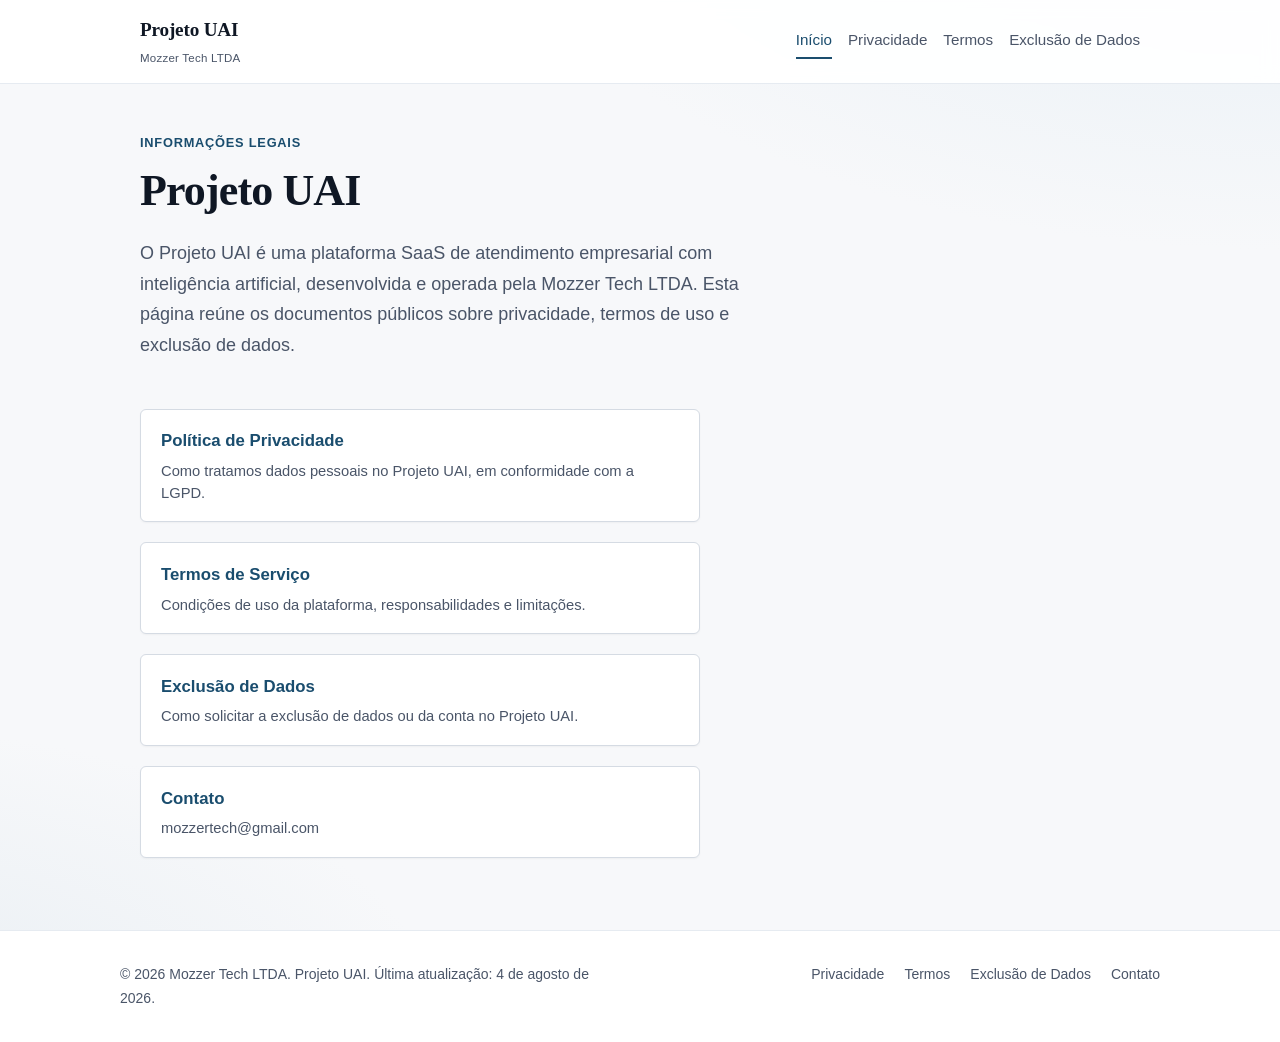
==== index.html @ bbe5b555 "docs: publish Projeto UAI legal pages" ====
<!DOCTYPE html>
<html lang="pt-BR">
<head>
  <meta charset="UTF-8">
  <meta name="viewport" content="width=device-width, initial-scale=1">
  <title>Projeto UAI — Informações Legais</title>
  <meta name="description" content="Informações legais do Projeto UAI, plataforma SaaS de atendimento empresarial com inteligência artificial da Mozzer Tech LTDA. Acesse privacidade, termos e exclusão de dados.">
  <link rel="stylesheet" href="styles.css">
</head>
<body>
  <header class="site-header">
    <div class="nav-inner">
      <a class="brand" href="index.html">Projeto UAI<span>Mozzer Tech LTDA</span></a>
      <nav class="site-nav" aria-label="Principal">
        <a href="index.html" aria-current="page">Início</a>
        <a href="privacidade.html">Privacidade</a>
        <a href="termos.html">Termos</a>
        <a href="exclusao-de-dados.html">Exclusão de Dados</a>
      </nav>
    </div>
  </header>

  <main class="site-main">
    <section class="hero">
      <p class="eyebrow">Informações legais</p>
      <h1>Projeto UAI</h1>
      <p class="lead">
        O Projeto UAI é uma plataforma SaaS de atendimento empresarial com
        inteligência artificial, desenvolvida e operada pela Mozzer Tech LTDA.
        Esta página reúne os documentos públicos sobre privacidade, termos de uso
        e exclusão de dados.
      </p>
    </section>

    <ul class="link-grid">
      <li>
        <a href="privacidade.html">
          <span class="link-title">Política de Privacidade</span>
          <span class="link-desc">Como tratamos dados pessoais no Projeto UAI, em conformidade com a LGPD.</span>
        </a>
      </li>
      <li>
        <a href="termos.html">
          <span class="link-title">Termos de Serviço</span>
          <span class="link-desc">Condições de uso da plataforma, responsabilidades e limitações.</span>
        </a>
      </li>
      <li>
        <a href="exclusao-de-dados.html">
          <span class="link-title">Exclusão de Dados</span>
          <span class="link-desc">Como solicitar a exclusão de dados ou da conta no Projeto UAI.</span>
        </a>
      </li>
      <li>
        <a href="mailto:mozzertech@gmail.com">
          <span class="link-title">Contato</span>
          <span class="link-desc">mozzertech@gmail.com</span>
        </a>
      </li>
    </ul>
  </main>

  <footer class="site-footer">
    <div class="footer-inner">
      <p>
        © 2026 Mozzer Tech LTDA. Projeto UAI.
        Última atualização: 4 de agosto de 2026.
      </p>
      <nav class="footer-nav" aria-label="Rodapé">
        <a href="privacidade.html">Privacidade</a>
        <a href="termos.html">Termos</a>
        <a href="exclusao-de-dados.html">Exclusão de Dados</a>
        <a href="mailto:mozzertech@gmail.com">Contato</a>
      </nav>
    </div>
  </footer>
</body>
</html>
---- styles.css ----
/* Projeto UAI — Páginas legais (Mozzer Tech LTDA) */

:root {
  --bg: #f7f8fa;
  --bg-alt: #eef1f5;
  --surface: #ffffff;
  --text: #1c2430;
  --text-muted: #4a5568;
  --heading: #0f1724;
  --accent: #1a4d6e;
  --accent-hover: #123a54;
  --border: #d5dbe3;
  --border-soft: #e6ebf1;
  --focus: #2a6f96;
  --max-width: 720px;
  --nav-width: 1040px;
  --radius: 6px;
  --space-xs: 0.5rem;
  --space-sm: 0.75rem;
  --space-md: 1.25rem;
  --space-lg: 2rem;
  --space-xl: 3rem;
  --space-2xl: 4.5rem;
  --font-sans: "Segoe UI", "Helvetica Neue", Helvetica, sans-serif;
  --font-serif: Georgia, "Times New Roman", Times, serif;
  --shadow: 0 1px 2px rgba(15, 23, 36, 0.04);
}

*,
*::before,
*::after {
  box-sizing: border-box;
}

html {
  scroll-behavior: smooth;
}

body {
  margin: 0;
  min-height: 100vh;
  display: flex;
  flex-direction: column;
  font-family: var(--font-sans);
  font-size: 1.0625rem;
  line-height: 1.7;
  color: var(--text);
  background:
    radial-gradient(ellipse 120% 80% at 100% -20%, #e3edf4 0%, transparent 55%),
    radial-gradient(ellipse 90% 60% at -10% 100%, #e8eef3 0%, transparent 50%),
    var(--bg);
}

img {
  max-width: 100%;
  height: auto;
}

a {
  color: var(--accent);
  text-decoration-thickness: 1px;
  text-underline-offset: 0.18em;
}

a:hover {
  color: var(--accent-hover);
}

a:focus-visible {
  outline: 2px solid var(--focus);
  outline-offset: 3px;
  border-radius: 2px;
}

/* Header / Nav */

.site-header {
  background: rgba(255, 255, 255, 0.92);
  border-bottom: 1px solid var(--border-soft);
  backdrop-filter: blur(8px);
  position: sticky;
  top: 0;
  z-index: 10;
}

.nav-inner {
  max-width: var(--nav-width);
  margin: 0 auto;
  padding: 0.9rem 1.25rem;
  display: flex;
  flex-wrap: wrap;
  align-items: center;
  justify-content: space-between;
  gap: var(--space-sm) var(--space-md);
}

.brand {
  font-family: var(--font-serif);
  font-size: 1.2rem;
  font-weight: 700;
  color: var(--heading);
  text-decoration: none;
  letter-spacing: -0.01em;
}

.brand:hover {
  color: var(--accent);
}

.brand span {
  display: block;
  font-family: var(--font-sans);
  font-size: 0.72rem;
  font-weight: 500;
  color: var(--text-muted);
  letter-spacing: 0.02em;
  margin-top: 0.1rem;
}

.site-nav {
  display: flex;
  flex-wrap: wrap;
  gap: 0.35rem 1rem;
}

.site-nav a {
  color: var(--text-muted);
  text-decoration: none;
  font-size: 0.95rem;
  font-weight: 500;
  padding: 0.25rem 0;
  border-bottom: 2px solid transparent;
}

.site-nav a:hover {
  color: var(--accent);
}

.site-nav a[aria-current="page"] {
  color: var(--accent);
  border-bottom-color: var(--accent);
}

/* Main */

.site-main {
  flex: 1;
  width: 100%;
  max-width: var(--nav-width);
  margin: 0 auto;
  padding: var(--space-xl) 1.25rem var(--space-2xl);
}

/* Hero (home) */

.hero {
  max-width: 640px;
  margin-bottom: var(--space-xl);
}

.hero .eyebrow {
  font-size: 0.8rem;
  font-weight: 600;
  letter-spacing: 0.06em;
  text-transform: uppercase;
  color: var(--accent);
  margin: 0 0 var(--space-sm);
}

.hero h1 {
  font-family: var(--font-serif);
  font-size: clamp(2rem, 4.5vw, 2.75rem);
  font-weight: 700;
  line-height: 1.2;
  color: var(--heading);
  letter-spacing: -0.02em;
  margin: 0 0 var(--space-md);
}

.hero .lead {
  font-size: 1.125rem;
  color: var(--text-muted);
  margin: 0 0 var(--space-lg);
  max-width: 36em;
}

/* Cards / link list (home) */

.link-grid {
  list-style: none;
  margin: 0;
  padding: 0;
  display: grid;
  gap: var(--space-md);
  max-width: 560px;
}

.link-grid li a {
  display: block;
  background: var(--surface);
  border: 1px solid var(--border);
  border-radius: var(--radius);
  padding: 1.1rem 1.25rem;
  text-decoration: none;
  color: var(--heading);
  box-shadow: var(--shadow);
  transition: border-color 0.15s ease, box-shadow 0.15s ease;
}

.link-grid li a:hover {
  border-color: var(--accent);
  box-shadow: 0 2px 8px rgba(26, 77, 110, 0.08);
}

.link-grid .link-title {
  display: block;
  font-weight: 600;
  font-size: 1.05rem;
  margin-bottom: 0.25rem;
  color: var(--accent);
}

.link-grid .link-desc {
  display: block;
  font-size: 0.92rem;
  color: var(--text-muted);
  line-height: 1.5;
}

/* Legal document pages */

.legal-doc {
  max-width: var(--max-width);
  background: var(--surface);
  border: 1px solid var(--border-soft);
  border-radius: var(--radius);
  padding: clamp(1.5rem, 4vw, 2.5rem);
  box-shadow: var(--shadow);
}

.legal-doc header {
  margin-bottom: var(--space-lg);
  padding-bottom: var(--space-md);
  border-bottom: 1px solid var(--border-soft);
}

.legal-doc h1 {
  font-family: var(--font-serif);
  font-size: clamp(1.75rem, 3.5vw, 2.25rem);
  font-weight: 700;
  line-height: 1.25;
  color: var(--heading);
  letter-spacing: -0.02em;
  margin: 0 0 var(--space-sm);
}

.meta {
  font-size: 0.9rem;
  color: var(--text-muted);
  margin: 0;
}

.legal-doc h2 {
  font-family: var(--font-serif);
  font-size: 1.3rem;
  font-weight: 700;
  color: var(--heading);
  margin: var(--space-xl) 0 var(--space-sm);
  line-height: 1.35;
}

.legal-doc h2:first-of-type {
  margin-top: var(--space-md);
}

.legal-doc p,
.legal-doc li {
  color: var(--text);
}

.legal-doc p {
  margin: 0 0 var(--space-md);
}

.legal-doc ul,
.legal-doc ol {
  margin: 0 0 var(--space-md);
  padding-left: 1.35rem;
}

.legal-doc li {
  margin-bottom: var(--space-xs);
}

.legal-doc li:last-child {
  margin-bottom: 0;
}

.legal-doc .note {
  background: var(--bg-alt);
  border-left: 3px solid var(--accent);
  padding: var(--space-md);
  margin: var(--space-lg) 0;
  border-radius: 0 var(--radius) var(--radius) 0;
}

.legal-doc .note p:last-child {
  margin-bottom: 0;
}

.contact-box {
  margin-top: var(--space-xl);
  padding-top: var(--space-lg);
  border-top: 1px solid var(--border-soft);
}

.contact-box p {
  margin-bottom: var(--space-xs);
}

.subject-line {
  font-family: var(--font-sans);
  font-size: 0.95rem;
  background: var(--bg-alt);
  border: 1px solid var(--border);
  border-radius: var(--radius);
  padding: 0.75rem 1rem;
  margin: var(--space-md) 0;
  word-break: break-word;
}

.subject-line strong {
  font-weight: 600;
  color: var(--heading);
}

/* Footer */

.site-footer {
  border-top: 1px solid var(--border-soft);
  background: var(--surface);
  padding: var(--space-lg) 1.25rem;
  margin-top: auto;
}

.footer-inner {
  max-width: var(--nav-width);
  margin: 0 auto;
  display: flex;
  flex-wrap: wrap;
  gap: var(--space-md);
  justify-content: space-between;
  align-items: flex-start;
}

.site-footer p {
  margin: 0;
  font-size: 0.875rem;
  color: var(--text-muted);
  max-width: 36em;
}

.footer-nav {
  display: flex;
  flex-wrap: wrap;
  gap: 0.5rem 1.25rem;
}

.footer-nav a {
  font-size: 0.875rem;
  color: var(--text-muted);
  text-decoration: none;
}

.footer-nav a:hover {
  color: var(--accent);
  text-decoration: underline;
}

/* Responsive */

@media (max-width: 640px) {
  .nav-inner {
    flex-direction: column;
    align-items: flex-start;
  }

  .site-nav {
    width: 100%;
    gap: 0.5rem 0.85rem;
  }

  .site-main {
    padding-top: var(--space-lg);
  }

  .footer-inner {
    flex-direction: column;
  }
}

@media (prefers-reduced-motion: reduce) {
  html {
    scroll-behavior: auto;
  }
}
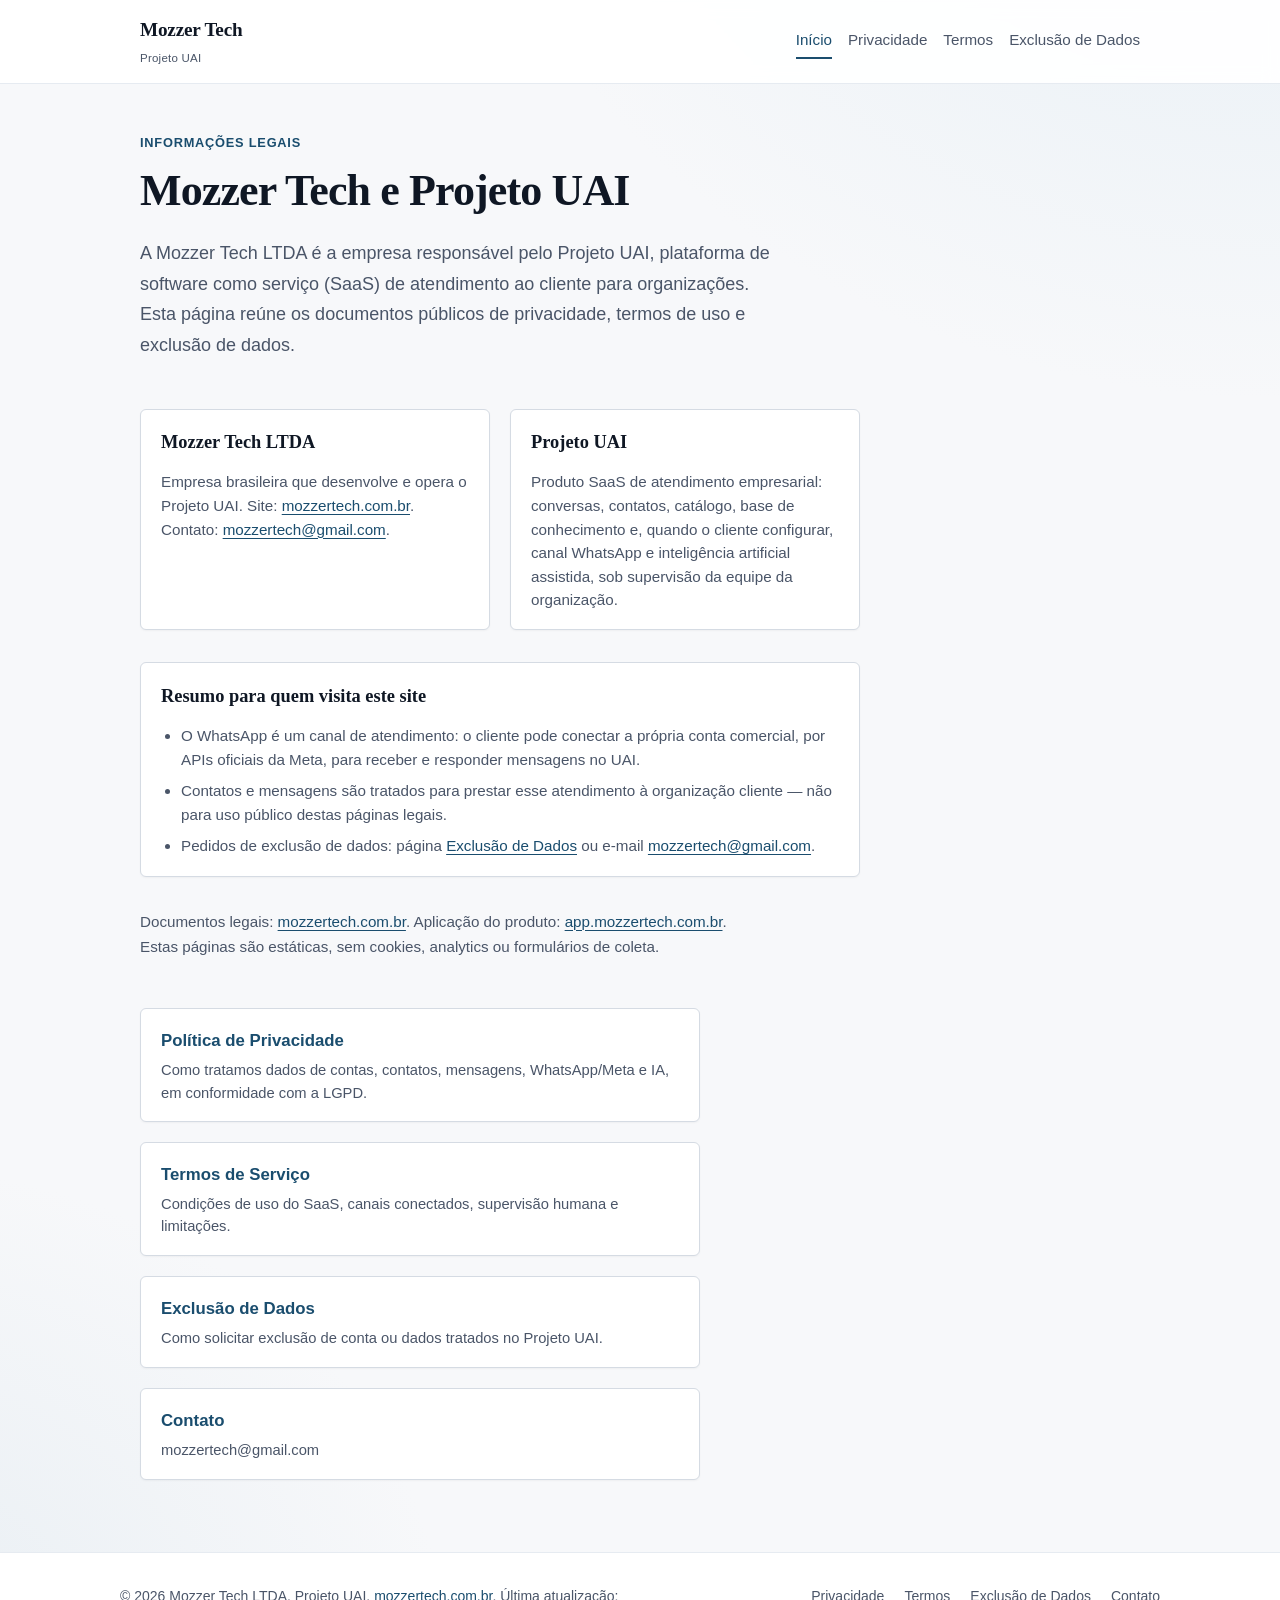
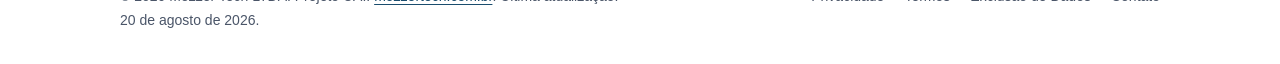
==== commit 31f00786: "docs: align public legal pages with UAI" ====
--- a/index.html
+++ b/index.html
@@ -3,14 +3,14 @@
 <head>
   <meta charset="UTF-8">
   <meta name="viewport" content="width=device-width, initial-scale=1">
-  <title>Projeto UAI — Informações Legais</title>
-  <meta name="description" content="Informações legais do Projeto UAI, plataforma SaaS de atendimento empresarial com inteligência artificial da Mozzer Tech LTDA. Acesse privacidade, termos e exclusão de dados.">
+  <title>Mozzer Tech — Projeto UAI | Informações legais</title>
+  <meta name="description" content="Mozzer Tech LTDA opera o Projeto UAI, plataforma SaaS de atendimento empresarial com WhatsApp e inteligência artificial opcional. Privacidade, termos e exclusão de dados.">
   <link rel="stylesheet" href="styles.css">
 </head>
 <body>
   <header class="site-header">
     <div class="nav-inner">
-      <a class="brand" href="index.html">Projeto UAI<span>Mozzer Tech LTDA</span></a>
+      <a class="brand" href="index.html">Mozzer Tech<span>Projeto UAI</span></a>
       <nav class="site-nav" aria-label="Principal">
         <a href="index.html" aria-current="page">Início</a>
         <a href="privacidade.html">Privacidade</a>
@@ -23,32 +23,85 @@
   <main class="site-main">
     <section class="hero">
       <p class="eyebrow">Informações legais</p>
-      <h1>Projeto UAI</h1>
+      <h1>Mozzer Tech e Projeto UAI</h1>
       <p class="lead">
-        O Projeto UAI é uma plataforma SaaS de atendimento empresarial com
-        inteligência artificial, desenvolvida e operada pela Mozzer Tech LTDA.
-        Esta página reúne os documentos públicos sobre privacidade, termos de uso
-        e exclusão de dados.
+        A Mozzer Tech LTDA é a empresa responsável pelo Projeto UAI,
+        plataforma de software como serviço (SaaS) de atendimento ao
+        cliente para organizações. Esta página reúne os documentos
+        públicos de privacidade, termos de uso e exclusão de dados.
       </p>
     </section>
+
+    <section class="identity-grid" aria-label="Quem somos">
+      <article>
+        <h2>Mozzer Tech LTDA</h2>
+        <p>
+          Empresa brasileira que desenvolve e opera o Projeto UAI.
+          Site:
+          <a href="https://mozzertech.com.br">mozzertech.com.br</a>.
+          Contato:
+          <a href="mailto:mozzertech@gmail.com">mozzertech@gmail.com</a>.
+        </p>
+      </article>
+      <article>
+        <h2>Projeto UAI</h2>
+        <p>
+          Produto SaaS de atendimento empresarial: conversas, contatos,
+          catálogo, base de conhecimento e, quando o cliente configurar,
+          canal WhatsApp e inteligência artificial assistida, sob
+          supervisão da equipe da organização.
+        </p>
+      </article>
+    </section>
+
+    <section class="summary-box" aria-label="Resumo">
+      <h2>Resumo para quem visita este site</h2>
+      <ul>
+        <li>
+          O WhatsApp é um canal de atendimento: o cliente pode conectar
+          a própria conta comercial, por APIs oficiais da Meta, para
+          receber e responder mensagens no UAI.
+        </li>
+        <li>
+          Contatos e mensagens são tratados para prestar esse
+          atendimento à organização cliente — não para uso público
+          destas páginas legais.
+        </li>
+        <li>
+          Pedidos de exclusão de dados: página
+          <a href="exclusao-de-dados.html">Exclusão de Dados</a>
+          ou e-mail
+          <a href="mailto:mozzertech@gmail.com">mozzertech@gmail.com</a>.
+        </li>
+      </ul>
+    </section>
+
+    <p class="home-note">
+      Documentos legais:
+      <a href="https://mozzertech.com.br">mozzertech.com.br</a>.
+      Aplicação do produto:
+      <a href="https://app.mozzertech.com.br">app.mozzertech.com.br</a>.
+      Estas páginas são estáticas, sem cookies, analytics ou
+      formulários de coleta.
+    </p>
 
     <ul class="link-grid">
       <li>
         <a href="privacidade.html">
           <span class="link-title">Política de Privacidade</span>
-          <span class="link-desc">Como tratamos dados pessoais no Projeto UAI, em conformidade com a LGPD.</span>
+          <span class="link-desc">Como tratamos dados de contas, contatos, mensagens, WhatsApp/Meta e IA, em conformidade com a LGPD.</span>
         </a>
       </li>
       <li>
         <a href="termos.html">
           <span class="link-title">Termos de Serviço</span>
-          <span class="link-desc">Condições de uso da plataforma, responsabilidades e limitações.</span>
+          <span class="link-desc">Condições de uso do SaaS, canais conectados, supervisão humana e limitações.</span>
         </a>
       </li>
       <li>
         <a href="exclusao-de-dados.html">
           <span class="link-title">Exclusão de Dados</span>
-          <span class="link-desc">Como solicitar a exclusão de dados ou da conta no Projeto UAI.</span>
+          <span class="link-desc">Como solicitar exclusão de conta ou dados tratados no Projeto UAI.</span>
         </a>
       </li>
       <li>
@@ -64,7 +117,8 @@
     <div class="footer-inner">
       <p>
         © 2026 Mozzer Tech LTDA. Projeto UAI.
-        Última atualização: 4 de agosto de 2026.
+        <a href="https://mozzertech.com.br">mozzertech.com.br</a>.
+        Última atualização: 20 de agosto de 2026.
       </p>
       <nav class="footer-nav" aria-label="Rodapé">
         <a href="privacidade.html">Privacidade</a>
--- a/styles.css
+++ b/styles.css
@@ -184,6 +184,81 @@
   max-width: 36em;
 }
 
+.identity-grid {
+  display: grid;
+  gap: var(--space-md);
+  max-width: 720px;
+  margin: 0 0 var(--space-lg);
+}
+
+@media (min-width: 720px) {
+  .identity-grid {
+    grid-template-columns: 1fr 1fr;
+  }
+}
+
+.identity-grid article {
+  background: var(--surface);
+  border: 1px solid var(--border);
+  border-radius: var(--radius);
+  padding: 1.1rem 1.25rem;
+  box-shadow: var(--shadow);
+}
+
+.identity-grid h2 {
+  font-family: var(--font-serif);
+  font-size: 1.15rem;
+  margin: 0 0 var(--space-sm);
+  color: var(--heading);
+}
+
+.identity-grid p {
+  margin: 0;
+  font-size: 0.95rem;
+  color: var(--text-muted);
+  line-height: 1.55;
+}
+
+.home-note {
+  max-width: 40em;
+  font-size: 0.95rem;
+  color: var(--text-muted);
+  margin: 0 0 var(--space-xl);
+}
+
+.summary-box {
+  max-width: 720px;
+  background: var(--surface);
+  border: 1px solid var(--border);
+  border-radius: var(--radius);
+  padding: 1.1rem 1.25rem;
+  margin: 0 0 var(--space-lg);
+  box-shadow: var(--shadow);
+}
+
+.summary-box h2 {
+  font-family: var(--font-serif);
+  font-size: 1.15rem;
+  margin: 0 0 var(--space-sm);
+  color: var(--heading);
+}
+
+.summary-box ul {
+  margin: 0;
+  padding-left: 1.25rem;
+}
+
+.summary-box li {
+  font-size: 0.95rem;
+  color: var(--text-muted);
+  line-height: 1.55;
+  margin-bottom: var(--space-xs);
+}
+
+.summary-box li:last-child {
+  margin-bottom: 0;
+}
+
 /* Cards / link list (home) */
 
 .link-grid {
